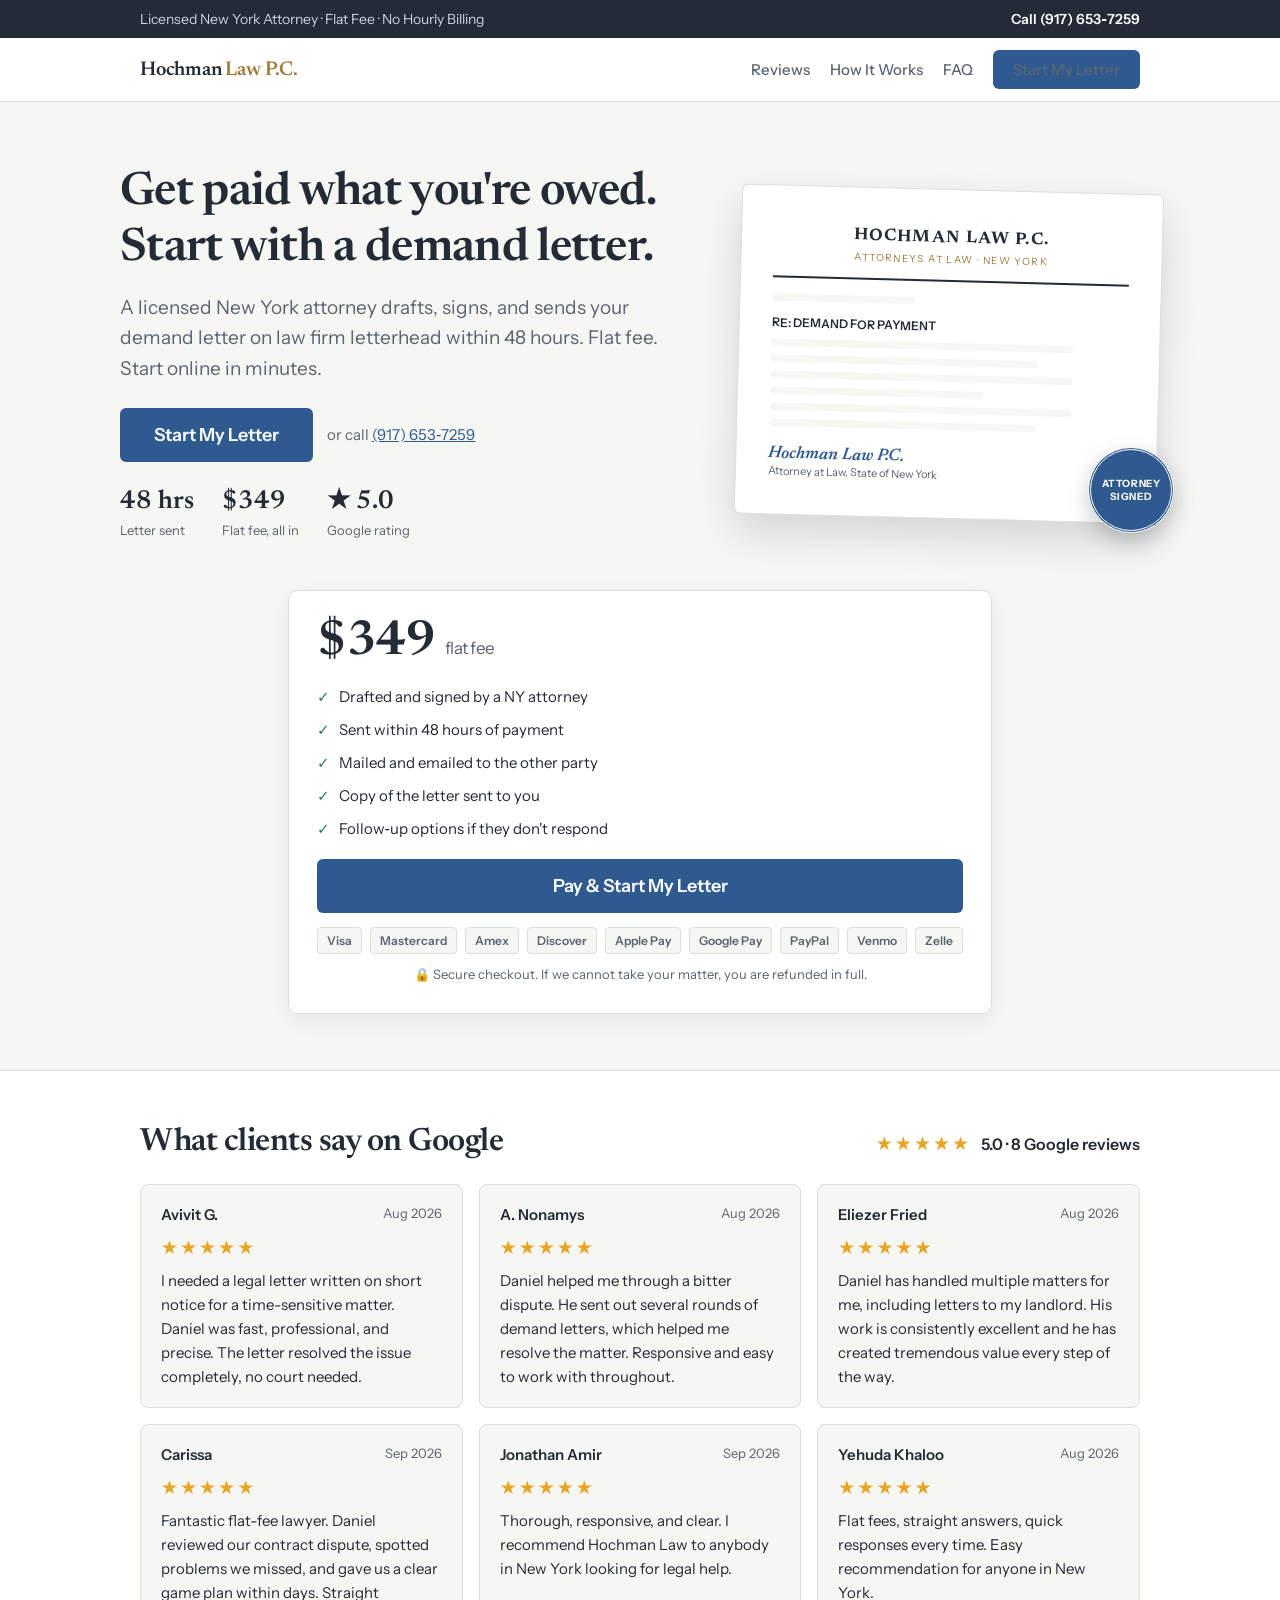
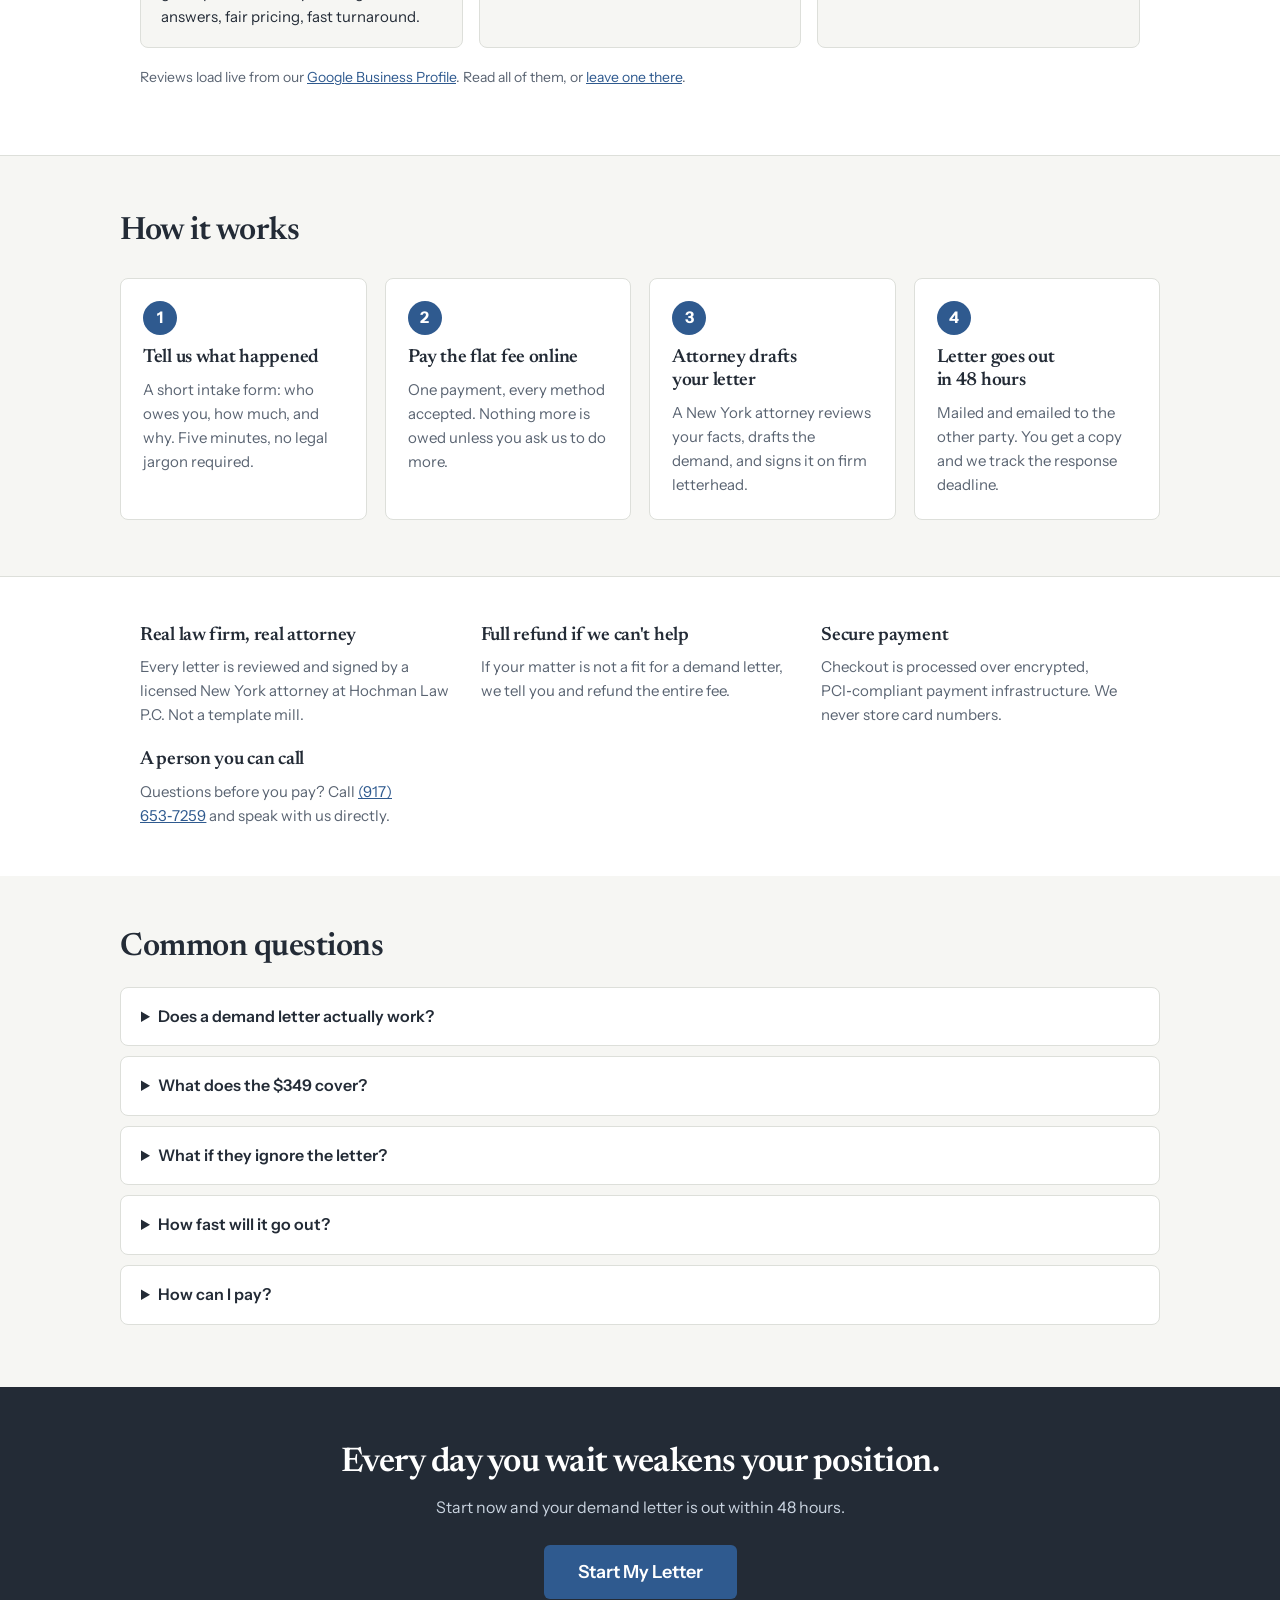
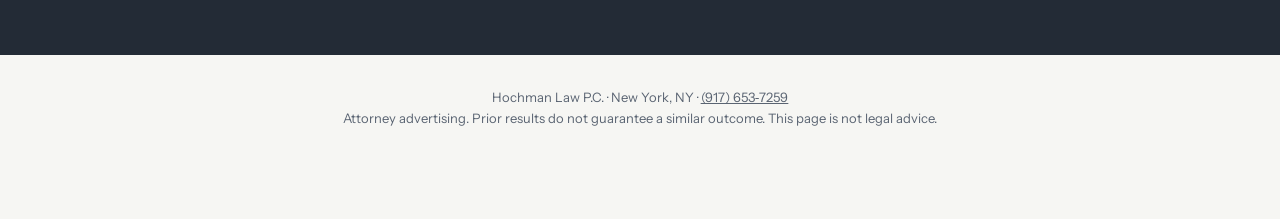
==== demandletterny/index.html @ 79e5542b "Restyle demandletterny.com typography: Newsreader and Instrument Sans Replace Source Serif 4 and IBM" ====
<!doctype html>
<html lang="en">
<head>
<meta charset="utf-8">
<meta name="viewport" content="width=device-width, initial-scale=1">
<title>Demand Letter NY | Attorney Demand Letter, Flat Fee, Sent in 48 Hours</title>
<meta name="description" content="A New York attorney drafts and sends your demand letter on law firm letterhead within 48 hours. Flat fee, pay online, every payment method accepted.">
<link rel="canonical" href="https://demandletterny.com/">
<link rel="preconnect" href="https://fonts.googleapis.com">
<link rel="preconnect" href="https://fonts.gstatic.com" crossorigin>
<link rel="stylesheet" href="https://fonts.googleapis.com/css2?family=Newsreader:ital,opsz,wght@0,6..72,500;0,6..72,600;0,6..72,700;1,6..72,600&family=Instrument+Sans:wght@400;500;600;700&display=swap">
<style>
:root{
  --paper:#F6F6F3; --card:#FFFFFF; --ink:#232B36; --muted:#5A6472;
  --line:#DDDFDA; --accent:#2F5A8F; --accent-dark:#24476F; --accent-ink:#FFFFFF;
  --brass:#9C7B3C; --good:#2E7D4F; --star:#E8A426;
}
*{box-sizing:border-box}
html{scroll-behavior:smooth}
body{margin:0;background:var(--paper);color:var(--ink);font:16px/1.6 "Instrument Sans",system-ui,sans-serif}
.wrap{max-width:1040px;margin:0 auto;padding:0 20px}
h1,h2,h3{font-family:"Newsreader",Georgia,serif;font-weight:600;letter-spacing:-.015em;line-height:1.2;text-wrap:balance}
a{color:var(--accent)}

/* Top bar: phone always visible */
.topbar{background:var(--ink);color:#fff;font-size:14px}
.topbar .wrap{display:flex;justify-content:space-between;align-items:center;padding:8px 20px;gap:12px;flex-wrap:wrap}
.topbar a{color:#fff;font-weight:600;text-decoration:none}
.topbar .badge{color:#C9D3DF}

nav{background:var(--card);border-bottom:1px solid var(--line);position:sticky;top:0;z-index:50}
nav .wrap{display:flex;align-items:center;justify-content:space-between;padding:12px 20px;gap:16px}
.brand{font-family:"Newsreader",Georgia,serif;font-weight:600;font-size:20px;letter-spacing:-.01em;text-decoration:none;color:var(--ink)}
.brand span{color:var(--brass)}
.navlinks{display:flex;gap:20px;align-items:center;font-size:15px}
.navlinks a{text-decoration:none;color:var(--muted);font-weight:500}
.btn{display:inline-block;background:var(--accent);color:var(--accent-ink);border:none;border-radius:6px;
  padding:13px 26px;font:600 16px "Instrument Sans",sans-serif;text-decoration:none;cursor:pointer;text-align:center}
.btn:hover{background:var(--accent-dark)}
.btn.big{padding:16px 34px;font-size:18px}
.btn.nav{padding:10px 20px;font-size:15px}

/* Hero */
.hero{padding:64px 0 48px;display:grid;grid-template-columns:1.15fr .85fr;gap:48px;align-items:center}
.hero h1{font-size:46px;margin:0 0 16px}
.herostats{display:flex;gap:28px;margin-top:26px;flex-wrap:wrap}
.herostats div b{display:block;font:600 26px/1.1 "Newsreader",Georgia,serif}
.herostats div span{font-size:13px;color:var(--muted)}
/* Letterhead document visual (no stock photos) */
.docwrap{position:relative;perspective:900px}
.doc{background:#fff;border:1px solid var(--line);border-radius:6px;padding:34px 32px;box-shadow:0 18px 40px rgba(35,43,54,.16);transform:rotate(1.5deg)}
.doc .lh{text-align:center;border-bottom:2px solid var(--ink);padding-bottom:12px;margin-bottom:16px}
.doc .lh b{font:700 17px "Newsreader",Georgia,serif;letter-spacing:.08em}
.doc .lh i{display:block;font-style:normal;font-size:10px;letter-spacing:.14em;color:var(--brass);text-transform:uppercase;margin-top:2px}
.doc .line{height:7px;background:var(--paper);border-radius:3px;margin:9px 0}
.doc .line.w60{width:60%}.doc .line.w85{width:85%}.doc .line.w75{width:75%}.doc .line.w40{width:40%}
.doc .re{font:600 12px "Instrument Sans",sans-serif;color:var(--ink);margin:14px 0 4px}
.doc .sig{margin-top:20px;font:italic 600 17px "Newsreader",Georgia,serif;color:var(--accent)}
.doc .sigline{font-size:11px;color:var(--muted)}
.docseal{position:absolute;right:-14px;bottom:-14px;width:86px;height:86px;border-radius:50%;background:var(--accent);color:#fff;
  display:grid;place-items:center;text-align:center;font:700 10px/1.3 "Instrument Sans",sans-serif;letter-spacing:.06em;
  text-transform:uppercase;box-shadow:0 8px 20px rgba(35,43,54,.25);border:3px double #fff}
.hero .sub{font-size:19px;color:var(--muted);margin:0 0 24px;max-width:52ch}
.hero .cta-row{display:flex;gap:14px;align-items:center;flex-wrap:wrap}
.hero .alt{font-size:15px;color:var(--muted)}
.assure{display:flex;gap:18px;flex-wrap:wrap;margin-top:22px;font-size:14px;color:var(--muted)}
.assure b{color:var(--ink)}
.pricecard{background:var(--card);border:1px solid var(--line);border-radius:10px;padding:28px;box-shadow:0 8px 24px rgba(35,43,54,.07)}
.pricecard .amt{font:600 48px/1 "Newsreader",Georgia,serif;letter-spacing:-.01em}
.pricecard .amt small{font-size:17px;color:var(--muted);font-weight:400;font-family:"Instrument Sans",sans-serif}
.pricecard ul{list-style:none;padding:0;margin:18px 0;display:grid;gap:9px;font-size:15px}
.pricecard li::before{content:"✓";color:var(--good);font-weight:700;margin-right:9px}
.pricecard .btn{width:100%}
.paylogos{display:flex;gap:8px;flex-wrap:wrap;justify-content:center;margin-top:14px}
.paylogos span{border:1px solid var(--line);border-radius:4px;padding:3px 9px;font-size:12px;font-weight:600;color:var(--muted);background:var(--paper)}
.secure{text-align:center;font-size:13px;color:var(--muted);margin:10px 0 0}

/* Reviews */
.reviews{background:var(--card);border-top:1px solid var(--line);border-bottom:1px solid var(--line);padding:52px 0}
.revhead{display:flex;align-items:baseline;justify-content:space-between;gap:16px;flex-wrap:wrap;margin-bottom:22px}
.revhead h2{margin:0;font-size:32px}
.rating{display:flex;align-items:center;gap:10px;font-weight:600}
.stars{color:var(--star);letter-spacing:2px;font-size:19px}
.revgrid{display:grid;grid-template-columns:repeat(auto-fit,minmax(280px,1fr));gap:16px}
.rev{background:var(--paper);border:1px solid var(--line);border-radius:8px;padding:18px 20px;font-size:15px}
.rev .who{display:flex;justify-content:space-between;gap:10px;font-weight:600;margin-bottom:6px}
.rev .when{color:var(--muted);font-weight:400;font-size:13px}
.rev p{margin:6px 0 0;color:var(--ink)}
.gsource{margin-top:18px;font-size:14px;color:var(--muted)}

/* How it works */
.how{padding:56px 0}
.how h2{font-size:32px;margin:0 0 28px}
.steps{display:grid;grid-template-columns:repeat(auto-fit,minmax(220px,1fr));gap:18px;counter-reset:step}
.step{background:var(--card);border:1px solid var(--line);border-radius:8px;padding:22px}
.step::before{counter-increment:step;content:counter(step);display:inline-grid;place-items:center;width:34px;height:34px;
  border-radius:50%;background:var(--accent);color:#fff;font-weight:700;font-family:"Instrument Sans",sans-serif;margin-bottom:12px}
.step h3{margin:0 0 8px;font-size:19px}
.step p{margin:0;color:var(--muted);font-size:15px}

/* Guarantee / trust */
.trust{background:var(--card);border-top:1px solid var(--line);padding:48px 0}
.trustgrid{display:grid;grid-template-columns:repeat(auto-fit,minmax(240px,1fr));gap:22px}
.trust h3{margin:0 0 8px;font-size:19px}
.trust p{margin:0;color:var(--muted);font-size:15px}

/* FAQ */
.faq{padding:52px 0}
.faq h2{font-size:32px;margin:0 0 20px}
details{background:var(--card);border:1px solid var(--line);border-radius:8px;padding:16px 20px;margin-bottom:10px}
summary{font-weight:600;cursor:pointer}
details p{color:var(--muted);margin:10px 0 0}

/* Final CTA */
.finalcta{background:var(--ink);color:#fff;text-align:center;padding:56px 20px}
.finalcta h2{font-size:34px;margin:0 0 12px}
.finalcta p{color:#C9D3DF;margin:0 0 24px}

footer{padding:32px 20px 90px;font-size:13px;color:var(--muted);text-align:center}
footer a{color:var(--muted)}

/* Sticky mobile CTA: visible at all times */
.stickycta{position:fixed;bottom:0;left:0;right:0;z-index:60;background:var(--card);border-top:1px solid var(--line);
  padding:10px 16px;display:flex;gap:12px;align-items:center;justify-content:center;box-shadow:0 -6px 18px rgba(35,43,54,.08)}
.stickycta .btn{flex:1;max-width:340px}
.stickycta .call{font-weight:600;text-decoration:none;white-space:nowrap}

@media (max-width:800px){
  .hero{grid-template-columns:1fr;padding-top:36px}
  .hero h1{font-size:34px}
  .docwrap{max-width:360px;margin:0 auto}
  .navlinks a:not(.btn){display:none}
}
@media (min-width:801px){
  .stickycta{display:none}
}
</style>
</head>
<body>

<div class="topbar">
  <div class="wrap">
    <span class="badge">Licensed New York Attorney · Flat Fee · No Hourly Billing</span>
    <a href="tel:+19176537259" id="phoneTop">Call (917) 653‑7259</a>
  </div>
</div>

<nav>
  <div class="wrap">
    <a class="brand" href="#top">Hochman <span>Law P.C.</span></a>
    <div class="navlinks">
      <a href="#reviews">Reviews</a>
      <a href="#how">How It Works</a>
      <a href="#faq">FAQ</a>
      <a class="btn nav" href="#pricing" data-checkout>Start My Letter</a>
    </div>
  </div>
</nav>

<div class="wrap hero" id="top">
  <div>
    <h1>Get paid what you're owed. Start with a demand letter.</h1>
    <p class="sub">A licensed New York attorney drafts, signs, and sends your demand letter on law firm letterhead within 48 hours. Flat fee. Start online in minutes.</p>
    <div class="cta-row">
      <a class="btn big" href="#pricing" data-checkout>Start My Letter</a>
      <span class="alt">or call <a href="tel:+19176537259">(917) 653‑7259</a></span>
    </div>
    <div class="herostats">
      <div><b>48 hrs</b><span>Letter sent</span></div>
      <div><b>$349</b><span>Flat fee, all in</span></div>
      <div><b id="heroRating">★ 5.0</b><span>Google rating</span></div>
    </div>
  </div>

  <div class="docwrap" aria-hidden="true">
    <div class="doc">
      <div class="lh"><b>HOCHMAN LAW P.C.</b><i>Attorneys at Law · New York</i></div>
      <div class="line w40"></div>
      <div class="re">RE: DEMAND FOR PAYMENT</div>
      <div class="line w85"></div>
      <div class="line w75"></div>
      <div class="line w85"></div>
      <div class="line w60"></div>
      <div class="line w85"></div>
      <div class="line w75"></div>
      <div class="sig">Hochman Law P.C.</div>
      <div class="sigline">Attorney at Law, State of New York</div>
    </div>
    <div class="docseal">Attorney<br>Signed</div>
  </div>
</div>

<div class="wrap" style="display:grid;justify-content:center;padding-bottom:56px">
  <div class="pricecard" id="pricing" style="min-width:min(440px,100%)">
    <div class="amt">$349 <small>flat fee</small></div>
    <ul>
      <li>Drafted and signed by a NY attorney</li>
      <li>Sent within 48 hours of payment</li>
      <li>Mailed and emailed to the other party</li>
      <li>Copy of the letter sent to you</li>
      <li>Follow‑up options if they don't respond</li>
    </ul>
    <a class="btn big" href="#" data-checkout>Pay &amp; Start My Letter</a>
    <div class="paylogos" aria-label="Accepted payment methods">
      <span>Visa</span><span>Mastercard</span><span>Amex</span><span>Discover</span>
      <span>Apple Pay</span><span>Google Pay</span><span>PayPal</span><span>Venmo</span><span>Zelle</span>
    </div>
    <p class="secure">🔒 Secure checkout. If we cannot take your matter, you are refunded in full.</p>
  </div>
</div>

<section class="reviews" id="reviews">
  <div class="wrap">
    <div class="revhead">
      <h2>What clients say on Google</h2>
      <div class="rating" id="ratingLine">
        <span class="stars" id="ratingStars">★★★★★</span>
        <span id="ratingText">5.0 · 8 Google reviews</span>
      </div>
    </div>
    <div class="revgrid" id="revGrid">
      <div class="rev">
        <div class="who"><span>Avivit G.</span> <span class="when">Aug 2026</span></div>
        <span class="stars">★★★★★</span>
        <p>I needed a legal letter written on short notice for a time-sensitive matter. Daniel was fast, professional, and precise. The letter resolved the issue completely, no court needed.</p>
      </div>
      <div class="rev">
        <div class="who"><span>A. Nonamys</span> <span class="when">Aug 2026</span></div>
        <span class="stars">★★★★★</span>
        <p>Daniel helped me through a bitter dispute. He sent out several rounds of demand letters, which helped me resolve the matter. Responsive and easy to work with throughout.</p>
      </div>
      <div class="rev">
        <div class="who"><span>Eliezer Fried</span> <span class="when">Aug 2026</span></div>
        <span class="stars">★★★★★</span>
        <p>Daniel has handled multiple matters for me, including letters to my landlord. His work is consistently excellent and he has created tremendous value every step of the way.</p>
      </div>
      <div class="rev">
        <div class="who"><span>Carissa</span> <span class="when">Sep 2026</span></div>
        <span class="stars">★★★★★</span>
        <p>Fantastic flat-fee lawyer. Daniel reviewed our contract dispute, spotted problems we missed, and gave us a clear game plan within days. Straight answers, fair pricing, fast turnaround.</p>
      </div>
      <div class="rev">
        <div class="who"><span>Jonathan Amir</span> <span class="when">Sep 2026</span></div>
        <span class="stars">★★★★★</span>
        <p>Thorough, responsive, and clear. I recommend Hochman Law to anybody in New York looking for legal help.</p>
      </div>
      <div class="rev">
        <div class="who"><span>Yehuda Khaloo</span> <span class="when">Aug 2026</span></div>
        <span class="stars">★★★★★</span>
        <p>Flat fees, straight answers, quick responses every time. Easy recommendation for anyone in New York.</p>
      </div>
    </div>
    <p class="gsource">Reviews load live from our <a id="gProfileLink" href="https://maps.google.com/maps?cid=5182036227590650496" target="_blank" rel="noopener">Google Business Profile</a>. Read all of them, or <a href="https://search.google.com/local/writereview?placeid=ChIJOwouRw1ZwokRgPq-Tn5K6kc" target="_blank" rel="noopener">leave one there</a>.</p>
  </div>
</section>

<section class="how wrap" id="how">
  <h2>How it works</h2>
  <div class="steps">
    <div class="step">
      <h3>Tell us what happened</h3>
      <p>A short intake form: who owes you, how much, and why. Five minutes, no legal jargon required.</p>
    </div>
    <div class="step">
      <h3>Pay the flat fee online</h3>
      <p>One payment, every method accepted. Nothing more is owed unless you ask us to do more.</p>
    </div>
    <div class="step">
      <h3>Attorney drafts your letter</h3>
      <p>A New York attorney reviews your facts, drafts the demand, and signs it on firm letterhead.</p>
    </div>
    <div class="step">
      <h3>Letter goes out in 48 hours</h3>
      <p>Mailed and emailed to the other party. You get a copy and we track the response deadline.</p>
    </div>
  </div>
</section>

<section class="trust">
  <div class="wrap trustgrid">
    <div>
      <h3>Real law firm, real attorney</h3>
      <p>Every letter is reviewed and signed by a licensed New York attorney at Hochman Law P.C. Not a template mill.</p>
    </div>
    <div>
      <h3>Full refund if we can't help</h3>
      <p>If your matter is not a fit for a demand letter, we tell you and refund the entire fee.</p>
    </div>
    <div>
      <h3>Secure payment</h3>
      <p>Checkout is processed over encrypted, PCI‑compliant payment infrastructure. We never store card numbers.</p>
    </div>
    <div>
      <h3>A person you can call</h3>
      <p>Questions before you pay? Call <a href="tel:+19176537259">(917) 653‑7259</a> and speak with us directly.</p>
    </div>
  </div>
</section>

<section class="faq wrap" id="faq">
  <h2>Common questions</h2>
  <details>
    <summary>Does a demand letter actually work?</summary>
    <p>Often, yes. A letter from a law firm signals you are prepared to sue, which is usually the moment the other side starts negotiating. Many disputes resolve at this stage without litigation.</p>
  </details>
  <details>
    <summary>What does the $349 cover?</summary>
    <p>Intake review, attorney drafting, the signed letter on firm letterhead, and delivery by mail and email. There are no hourly charges and no hidden fees.</p>
  </details>
  <details>
    <summary>What if they ignore the letter?</summary>
    <p>We follow up with you at the deadline and lay out your options, including a final notice or filing suit. You decide; nothing further is charged without your approval.</p>
  </details>
  <details>
    <summary>How fast will it go out?</summary>
    <p>Within 48 hours of payment and a completed intake, sooner in most cases.</p>
  </details>
  <details>
    <summary>How can I pay?</summary>
    <p>Visa, Mastercard, Amex, Discover, Apple Pay, Google Pay, PayPal, Venmo, and Zelle. Checkout takes about a minute.</p>
  </details>
</section>

<section class="finalcta">
  <h2>Every day you wait weakens your position.</h2>
  <p>Start now and your demand letter is out within 48 hours.</p>
  <a class="btn big" href="#pricing" data-checkout>Start My Letter</a>
</section>

<footer>
  Hochman Law P.C. · New York, NY · <a href="tel:+19176537259">(917) 653‑7259</a><br>
  Attorney advertising. Prior results do not guarantee a similar outcome. This page is not legal advice.
</footer>

<div class="stickycta">
  <a class="call" href="tel:+19176537259">📞 Call</a>
  <a class="btn" href="#pricing" data-checkout>Start My Letter · $349</a>
</div>

<script type="application/ld+json" id="ldjson">
{
  "@context": "https://schema.org",
  "@type": "LegalService",
  "name": "Demand Letter NY by Hochman Law P.C.",
  "url": "https://demandletterny.com/",
  "telephone": "+19176537259",
  "areaServed": "New York",
  "priceRange": "$349",
  "aggregateRating": {"@type": "AggregateRating", "ratingValue": "5.0", "reviewCount": "8"},
  "address": {"@type": "PostalAddress", "addressRegion": "NY", "addressCountry": "US"}
}
</script>

<script>
/* ================= CONFIG — fill these three in ================= */
const CHECKOUT_URL = "https://buy.stripe.com/fZu7sM3TY24q9ECeMn1oI2W";
const GOOGLE_PLACES_API_KEY = ""; // Google Maps Platform key, restricted to this domain + Places API (New)
const GOOGLE_PLACE_ID = "ChIJOwouRw1ZwokRgPq-Tn5K6kc";
/* =============================================================== */

// Route every CTA to checkout once CHECKOUT_URL is set
if (CHECKOUT_URL) {
  document.querySelectorAll("[data-checkout]").forEach(a => { a.href = CHECKOUT_URL; });
}

// Dynamic Google reviews via Places API (New). No static screenshots.
async function loadReviews(){
  const grid = document.getElementById("revGrid");
  if (!GOOGLE_PLACES_API_KEY || !GOOGLE_PLACE_ID){
    return; // baked-in verified reviews already rendered
  }
  try {
    const r = await fetch(`https://places.googleapis.com/v1/places/${GOOGLE_PLACE_ID}?fields=rating,userRatingCount,reviews,googleMapsUri`, {
      headers: {"X-Goog-Api-Key": GOOGLE_PLACES_API_KEY}
    });
    if (!r.ok) throw new Error(r.status);
    const p = await r.json();
    if (p.googleMapsUri) document.getElementById("gProfileLink").href = p.googleMapsUri;
    if (p.rating){
      const line = document.getElementById("ratingLine");
      line.hidden = false;
      document.getElementById("ratingStars").textContent = "★★★★★".slice(0, Math.round(p.rating)) + "☆☆☆☆☆".slice(Math.round(p.rating));
      document.getElementById("ratingText").textContent = `${p.rating.toFixed(1)} · ${p.userRatingCount} Google reviews`;
      document.getElementById("heroRating").textContent = `★ ${p.rating.toFixed(1)}`;
      // Live aggregate rating into structured data for rich snippets
      const ld = JSON.parse(document.getElementById("ldjson").textContent);
      ld.aggregateRating = {"@type":"AggregateRating","ratingValue":p.rating,"reviewCount":p.userRatingCount};
      document.getElementById("ldjson").textContent = JSON.stringify(ld);
    }
    const esc = s => String(s ?? "").replace(/[&<>"']/g, c => ({"&":"&amp;","<":"&lt;",">":"&gt;",'"':"&quot;","'":"&#39;"}[c]));
    const revs = (p.reviews || []).filter(v => v.rating >= 4).slice(0, 6);
    if (revs.length){
      grid.innerHTML = revs.map(v => `
        <div class="rev">
          <div class="who"><span>${esc(v.authorAttribution?.displayName || "Google user")}</span>
            <span class="when">${esc(v.relativePublishTimeDescription || "")}</span></div>
          <span class="stars">${"★".repeat(v.rating)}</span>
          <p>${esc(v.text?.text || "")}</p>
        </div>`).join("");
    }
  } catch(e){
    /* keep baked-in reviews on fetch failure */
  }
}
loadReviews();
</script>
</body>
</html>
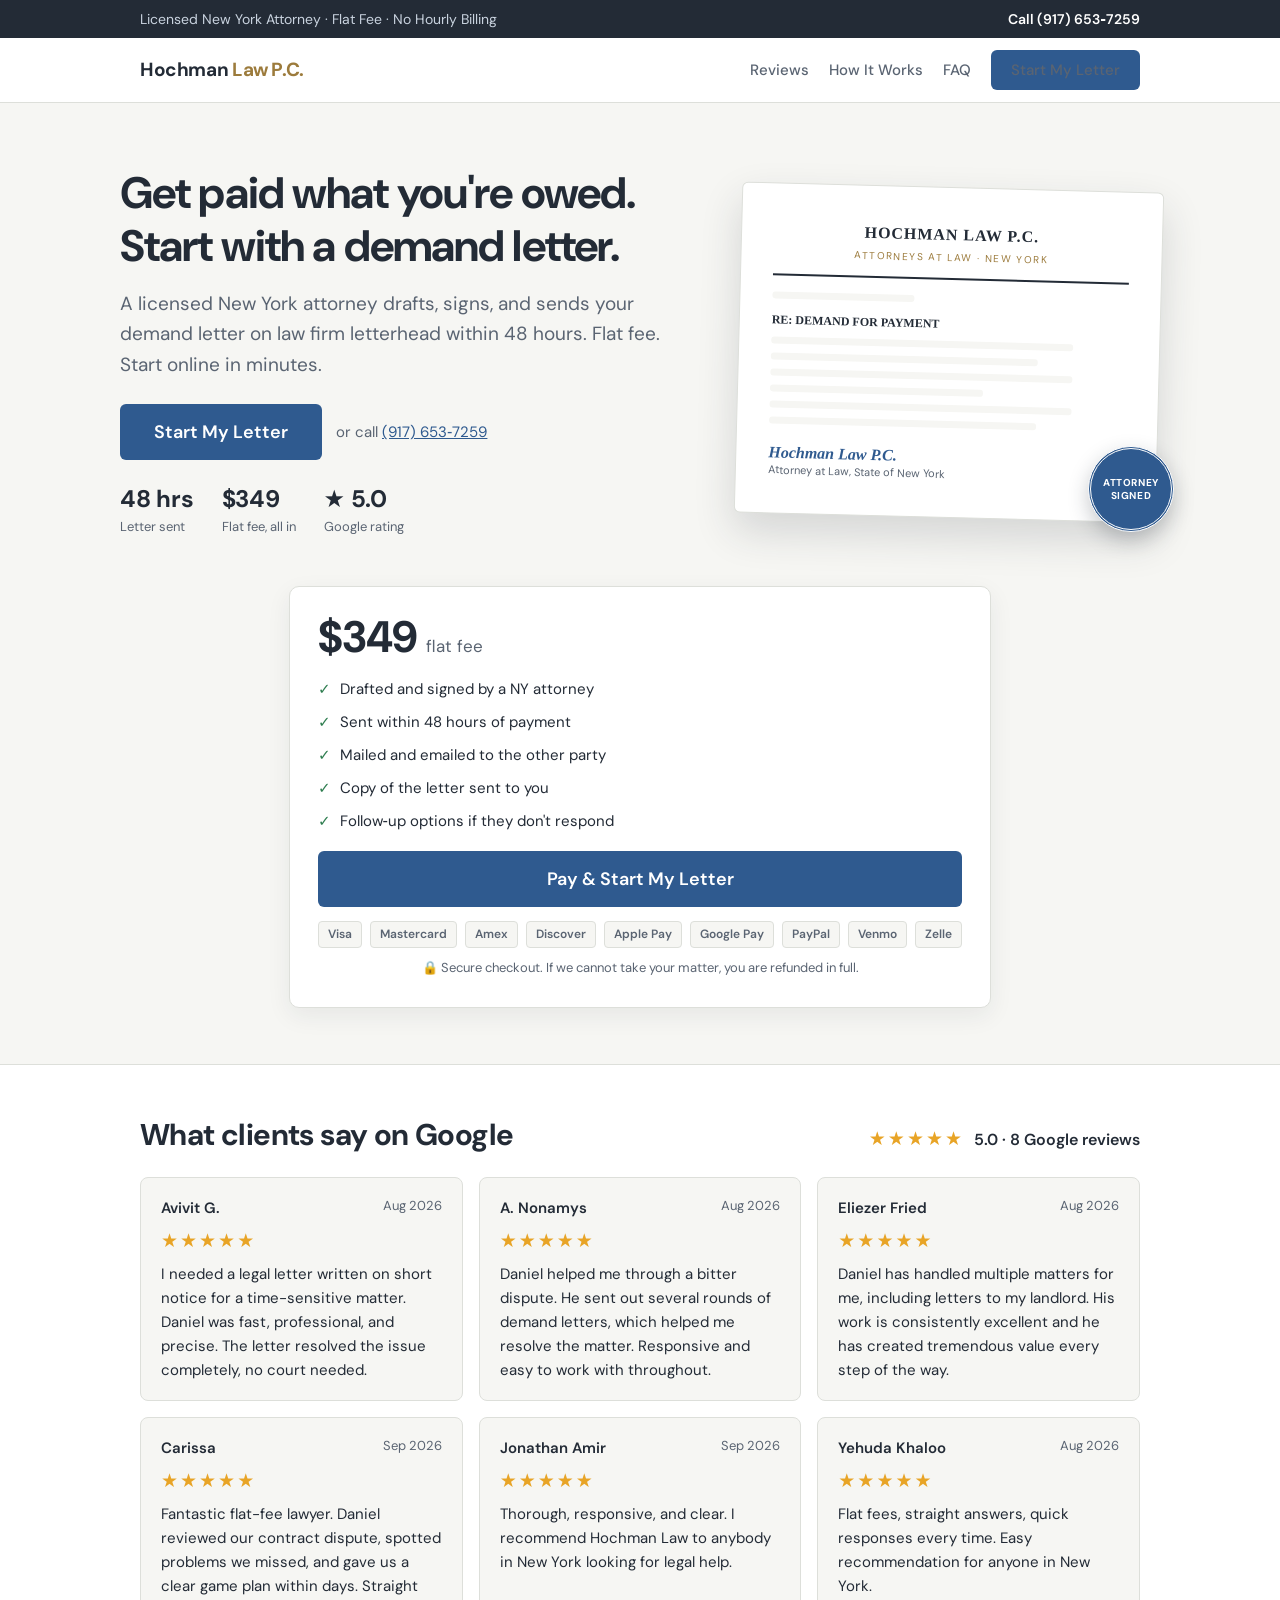
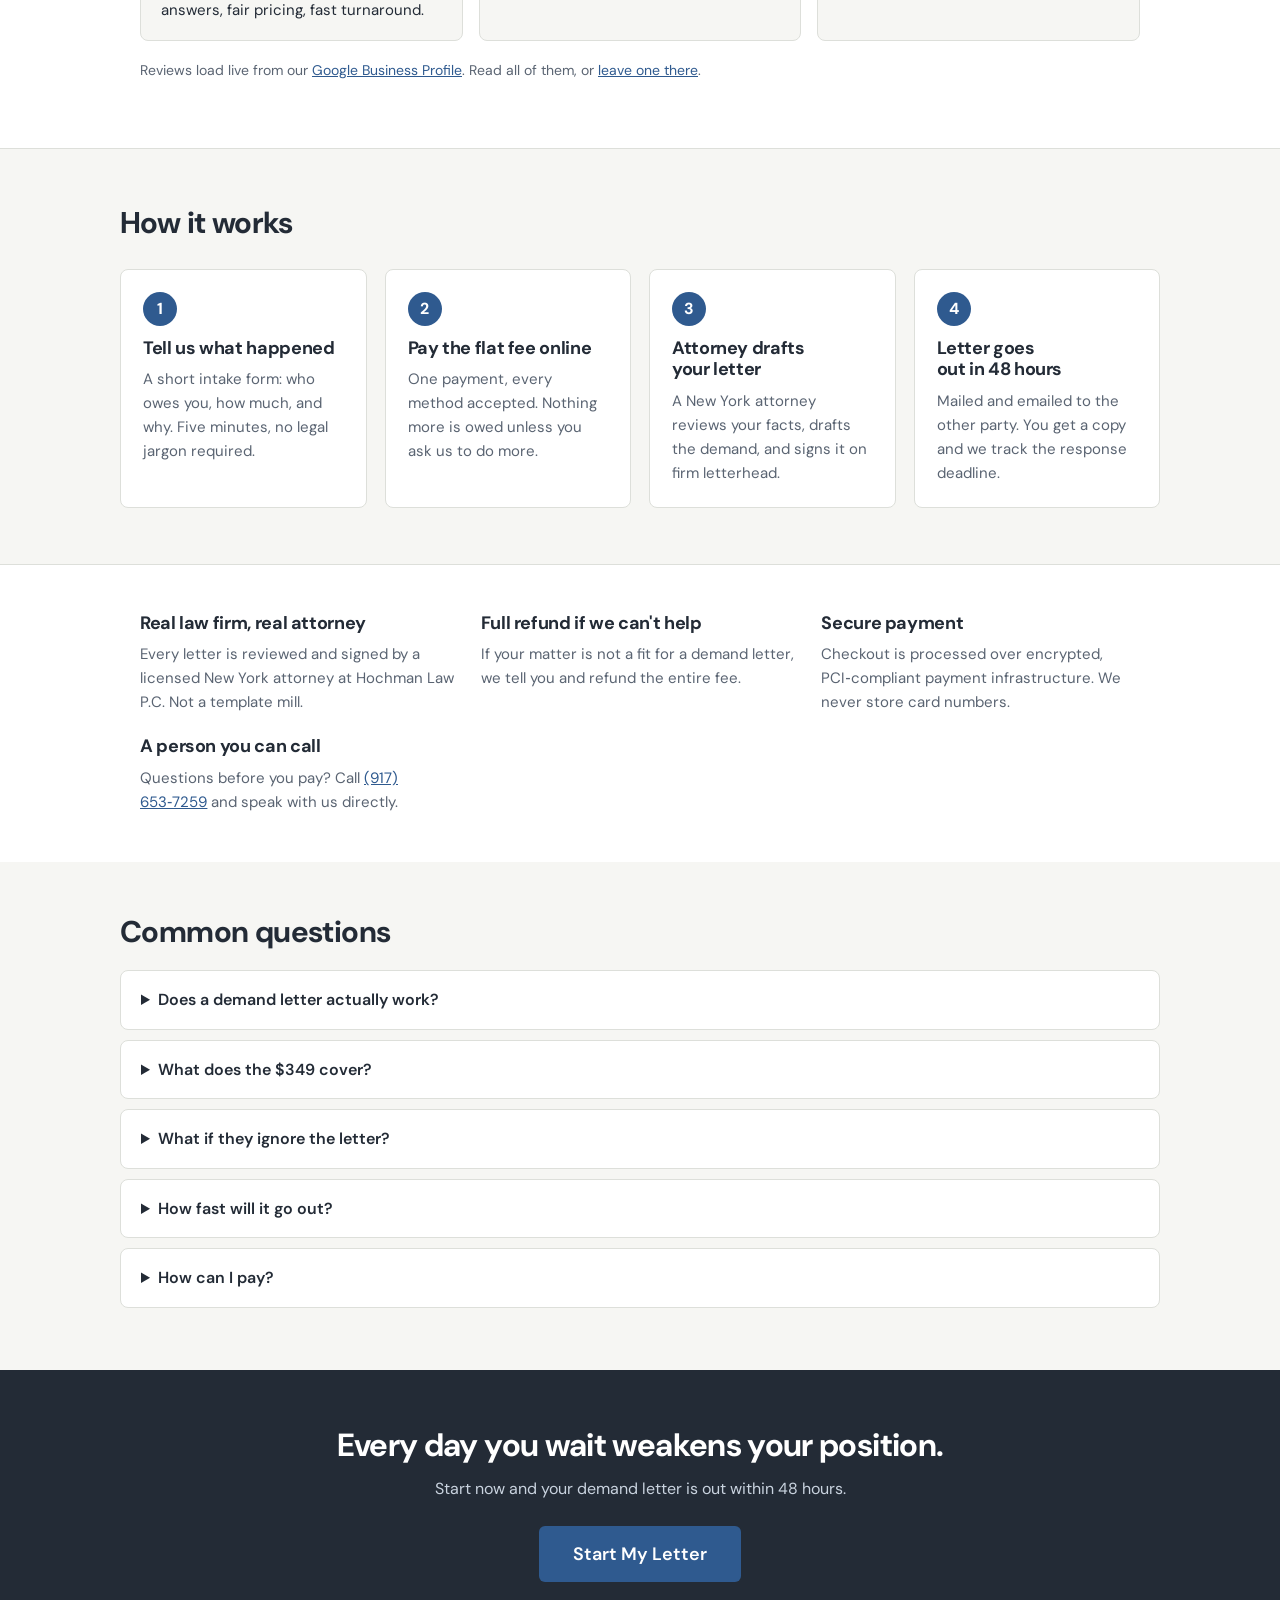
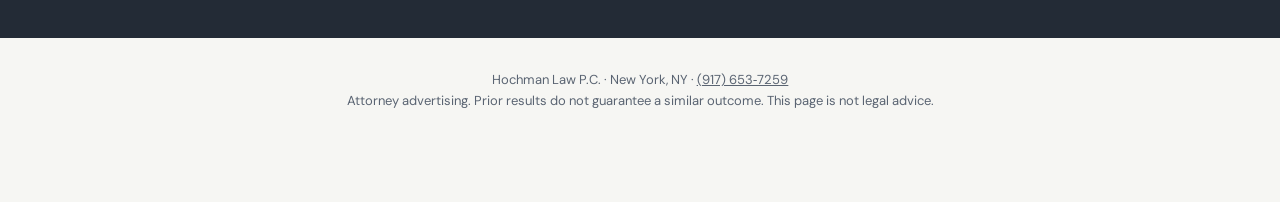
==== commit ce3aa536: "Switch demandletterny.com type to DM Sans in the LegalZoom style One circular grotesque across headi" ====
--- a/demandletterny/index.html
+++ b/demandletterny/index.html
@@ -8,7 +8,7 @@
 <link rel="canonical" href="https://demandletterny.com/">
 <link rel="preconnect" href="https://fonts.googleapis.com">
 <link rel="preconnect" href="https://fonts.gstatic.com" crossorigin>
-<link rel="stylesheet" href="https://fonts.googleapis.com/css2?family=Newsreader:ital,opsz,wght@0,6..72,500;0,6..72,600;0,6..72,700;1,6..72,600&family=Instrument+Sans:wght@400;500;600;700&display=swap">
+<link rel="stylesheet" href="https://fonts.googleapis.com/css2?family=DM+Sans:opsz,wght@9..40,400;9..40,500;9..40,600;9..40,700&display=swap">
 <style>
 :root{
   --paper:#F6F6F3; --card:#FFFFFF; --ink:#232B36; --muted:#5A6472;
@@ -17,9 +17,9 @@
 }
 *{box-sizing:border-box}
 html{scroll-behavior:smooth}
-body{margin:0;background:var(--paper);color:var(--ink);font:16px/1.6 "Instrument Sans",system-ui,sans-serif}
+body{margin:0;background:var(--paper);color:var(--ink);font:16px/1.6 "DM Sans",system-ui,sans-serif}
 .wrap{max-width:1040px;margin:0 auto;padding:0 20px}
-h1,h2,h3{font-family:"Newsreader",Georgia,serif;font-weight:600;letter-spacing:-.015em;line-height:1.2;text-wrap:balance}
+h1,h2,h3{font-family:"DM Sans",system-ui,sans-serif;font-weight:700;letter-spacing:-.02em;line-height:1.2;text-wrap:balance}
 a{color:var(--accent)}
 
 /* Top bar: phone always visible */
@@ -30,35 +30,35 @@
 
 nav{background:var(--card);border-bottom:1px solid var(--line);position:sticky;top:0;z-index:50}
 nav .wrap{display:flex;align-items:center;justify-content:space-between;padding:12px 20px;gap:16px}
-.brand{font-family:"Newsreader",Georgia,serif;font-weight:600;font-size:20px;letter-spacing:-.01em;text-decoration:none;color:var(--ink)}
+.brand{font-family:"DM Sans",system-ui,sans-serif;font-weight:700;font-size:19px;letter-spacing:-.02em;text-decoration:none;color:var(--ink)}
 .brand span{color:var(--brass)}
 .navlinks{display:flex;gap:20px;align-items:center;font-size:15px}
 .navlinks a{text-decoration:none;color:var(--muted);font-weight:500}
 .btn{display:inline-block;background:var(--accent);color:var(--accent-ink);border:none;border-radius:6px;
-  padding:13px 26px;font:600 16px "Instrument Sans",sans-serif;text-decoration:none;cursor:pointer;text-align:center}
+  padding:13px 26px;font:600 16px "DM Sans",sans-serif;text-decoration:none;cursor:pointer;text-align:center}
 .btn:hover{background:var(--accent-dark)}
 .btn.big{padding:16px 34px;font-size:18px}
 .btn.nav{padding:10px 20px;font-size:15px}
 
 /* Hero */
 .hero{padding:64px 0 48px;display:grid;grid-template-columns:1.15fr .85fr;gap:48px;align-items:center}
-.hero h1{font-size:46px;margin:0 0 16px}
+.hero h1{font-size:44px;margin:0 0 16px}
 .herostats{display:flex;gap:28px;margin-top:26px;flex-wrap:wrap}
-.herostats div b{display:block;font:600 26px/1.1 "Newsreader",Georgia,serif}
+.herostats div b{display:block;font:700 24px/1.1 "DM Sans",system-ui,sans-serif;letter-spacing:-.01em}
 .herostats div span{font-size:13px;color:var(--muted)}
 /* Letterhead document visual (no stock photos) */
 .docwrap{position:relative;perspective:900px}
 .doc{background:#fff;border:1px solid var(--line);border-radius:6px;padding:34px 32px;box-shadow:0 18px 40px rgba(35,43,54,.16);transform:rotate(1.5deg)}
 .doc .lh{text-align:center;border-bottom:2px solid var(--ink);padding-bottom:12px;margin-bottom:16px}
-.doc .lh b{font:700 17px "Newsreader",Georgia,serif;letter-spacing:.08em}
+.doc .lh b{font:700 16px Georgia,"Times New Roman",serif;letter-spacing:.06em}
 .doc .lh i{display:block;font-style:normal;font-size:10px;letter-spacing:.14em;color:var(--brass);text-transform:uppercase;margin-top:2px}
 .doc .line{height:7px;background:var(--paper);border-radius:3px;margin:9px 0}
 .doc .line.w60{width:60%}.doc .line.w85{width:85%}.doc .line.w75{width:75%}.doc .line.w40{width:40%}
-.doc .re{font:600 12px "Instrument Sans",sans-serif;color:var(--ink);margin:14px 0 4px}
-.doc .sig{margin-top:20px;font:italic 600 17px "Newsreader",Georgia,serif;color:var(--accent)}
+.doc .re{font:600 12px Georgia,"Times New Roman",serif;color:var(--ink);margin:14px 0 4px}
+.doc .sig{margin-top:20px;font:italic 600 16px Georgia,"Times New Roman",serif;color:var(--accent)}
 .doc .sigline{font-size:11px;color:var(--muted)}
 .docseal{position:absolute;right:-14px;bottom:-14px;width:86px;height:86px;border-radius:50%;background:var(--accent);color:#fff;
-  display:grid;place-items:center;text-align:center;font:700 10px/1.3 "Instrument Sans",sans-serif;letter-spacing:.06em;
+  display:grid;place-items:center;text-align:center;font:700 10px/1.3 "DM Sans",sans-serif;letter-spacing:.06em;
   text-transform:uppercase;box-shadow:0 8px 20px rgba(35,43,54,.25);border:3px double #fff}
 .hero .sub{font-size:19px;color:var(--muted);margin:0 0 24px;max-width:52ch}
 .hero .cta-row{display:flex;gap:14px;align-items:center;flex-wrap:wrap}
@@ -66,8 +66,8 @@
 .assure{display:flex;gap:18px;flex-wrap:wrap;margin-top:22px;font-size:14px;color:var(--muted)}
 .assure b{color:var(--ink)}
 .pricecard{background:var(--card);border:1px solid var(--line);border-radius:10px;padding:28px;box-shadow:0 8px 24px rgba(35,43,54,.07)}
-.pricecard .amt{font:600 48px/1 "Newsreader",Georgia,serif;letter-spacing:-.01em}
-.pricecard .amt small{font-size:17px;color:var(--muted);font-weight:400;font-family:"Instrument Sans",sans-serif}
+.pricecard .amt{font:700 44px/1 "DM Sans",system-ui,sans-serif;letter-spacing:-.02em}
+.pricecard .amt small{font-size:17px;color:var(--muted);font-weight:400;letter-spacing:0}
 .pricecard ul{list-style:none;padding:0;margin:18px 0;display:grid;gap:9px;font-size:15px}
 .pricecard li::before{content:"✓";color:var(--good);font-weight:700;margin-right:9px}
 .pricecard .btn{width:100%}
@@ -78,7 +78,7 @@
 /* Reviews */
 .reviews{background:var(--card);border-top:1px solid var(--line);border-bottom:1px solid var(--line);padding:52px 0}
 .revhead{display:flex;align-items:baseline;justify-content:space-between;gap:16px;flex-wrap:wrap;margin-bottom:22px}
-.revhead h2{margin:0;font-size:32px}
+.revhead h2{margin:0;font-size:30px}
 .rating{display:flex;align-items:center;gap:10px;font-weight:600}
 .stars{color:var(--star);letter-spacing:2px;font-size:19px}
 .revgrid{display:grid;grid-template-columns:repeat(auto-fit,minmax(280px,1fr));gap:16px}
@@ -90,30 +90,30 @@
 
 /* How it works */
 .how{padding:56px 0}
-.how h2{font-size:32px;margin:0 0 28px}
+.how h2{font-size:30px;margin:0 0 28px}
 .steps{display:grid;grid-template-columns:repeat(auto-fit,minmax(220px,1fr));gap:18px;counter-reset:step}
 .step{background:var(--card);border:1px solid var(--line);border-radius:8px;padding:22px}
 .step::before{counter-increment:step;content:counter(step);display:inline-grid;place-items:center;width:34px;height:34px;
-  border-radius:50%;background:var(--accent);color:#fff;font-weight:700;font-family:"Instrument Sans",sans-serif;margin-bottom:12px}
-.step h3{margin:0 0 8px;font-size:19px}
+  border-radius:50%;background:var(--accent);color:#fff;font-weight:700;margin-bottom:12px}
+.step h3{margin:0 0 8px;font-size:18px}
 .step p{margin:0;color:var(--muted);font-size:15px}
 
 /* Guarantee / trust */
 .trust{background:var(--card);border-top:1px solid var(--line);padding:48px 0}
 .trustgrid{display:grid;grid-template-columns:repeat(auto-fit,minmax(240px,1fr));gap:22px}
-.trust h3{margin:0 0 8px;font-size:19px}
+.trust h3{margin:0 0 8px;font-size:18px}
 .trust p{margin:0;color:var(--muted);font-size:15px}
 
 /* FAQ */
 .faq{padding:52px 0}
-.faq h2{font-size:32px;margin:0 0 20px}
+.faq h2{font-size:30px;margin:0 0 20px}
 details{background:var(--card);border:1px solid var(--line);border-radius:8px;padding:16px 20px;margin-bottom:10px}
 summary{font-weight:600;cursor:pointer}
 details p{color:var(--muted);margin:10px 0 0}
 
 /* Final CTA */
 .finalcta{background:var(--ink);color:#fff;text-align:center;padding:56px 20px}
-.finalcta h2{font-size:34px;margin:0 0 12px}
+.finalcta h2{font-size:32px;margin:0 0 12px}
 .finalcta p{color:#C9D3DF;margin:0 0 24px}
 
 footer{padding:32px 20px 90px;font-size:13px;color:var(--muted);text-align:center}
@@ -127,7 +127,7 @@
 
 @media (max-width:800px){
   .hero{grid-template-columns:1fr;padding-top:36px}
-  .hero h1{font-size:34px}
+  .hero h1{font-size:33px}
   .docwrap{max-width:360px;margin:0 auto}
   .navlinks a:not(.btn){display:none}
 }
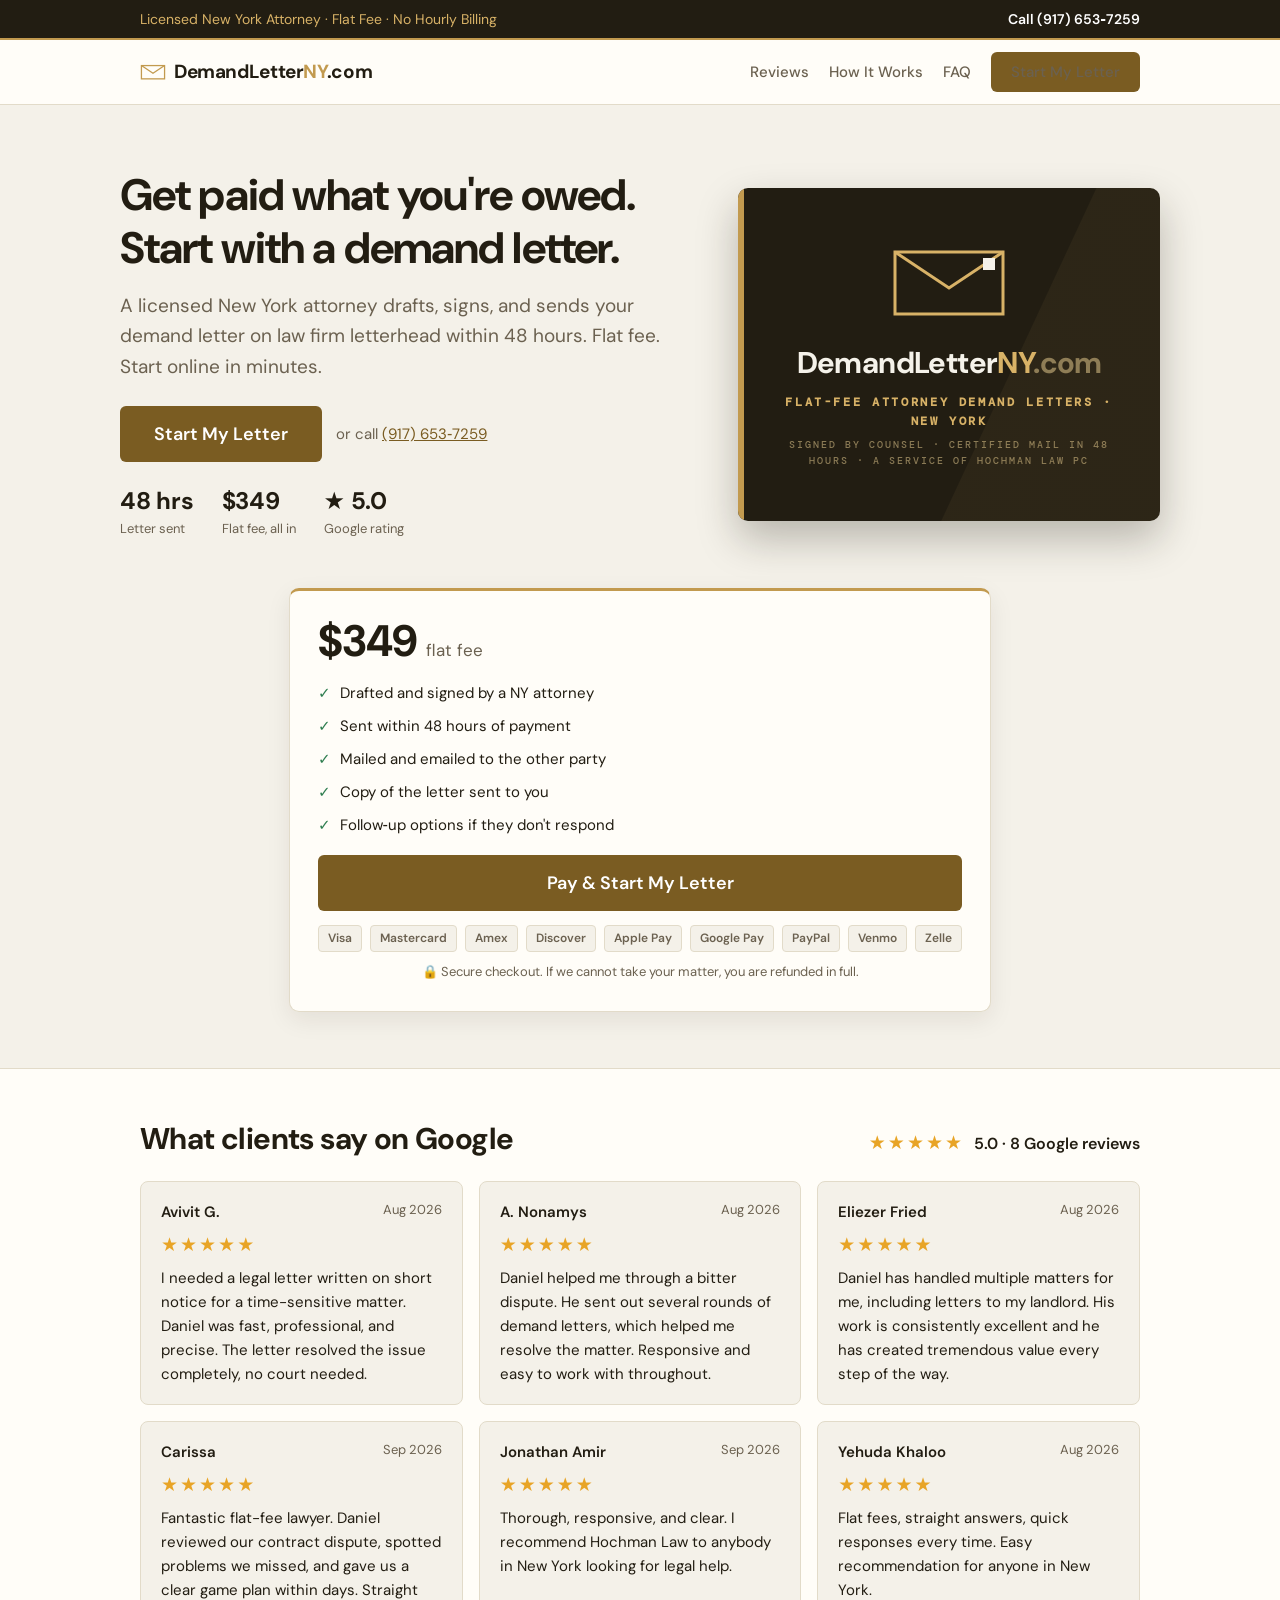
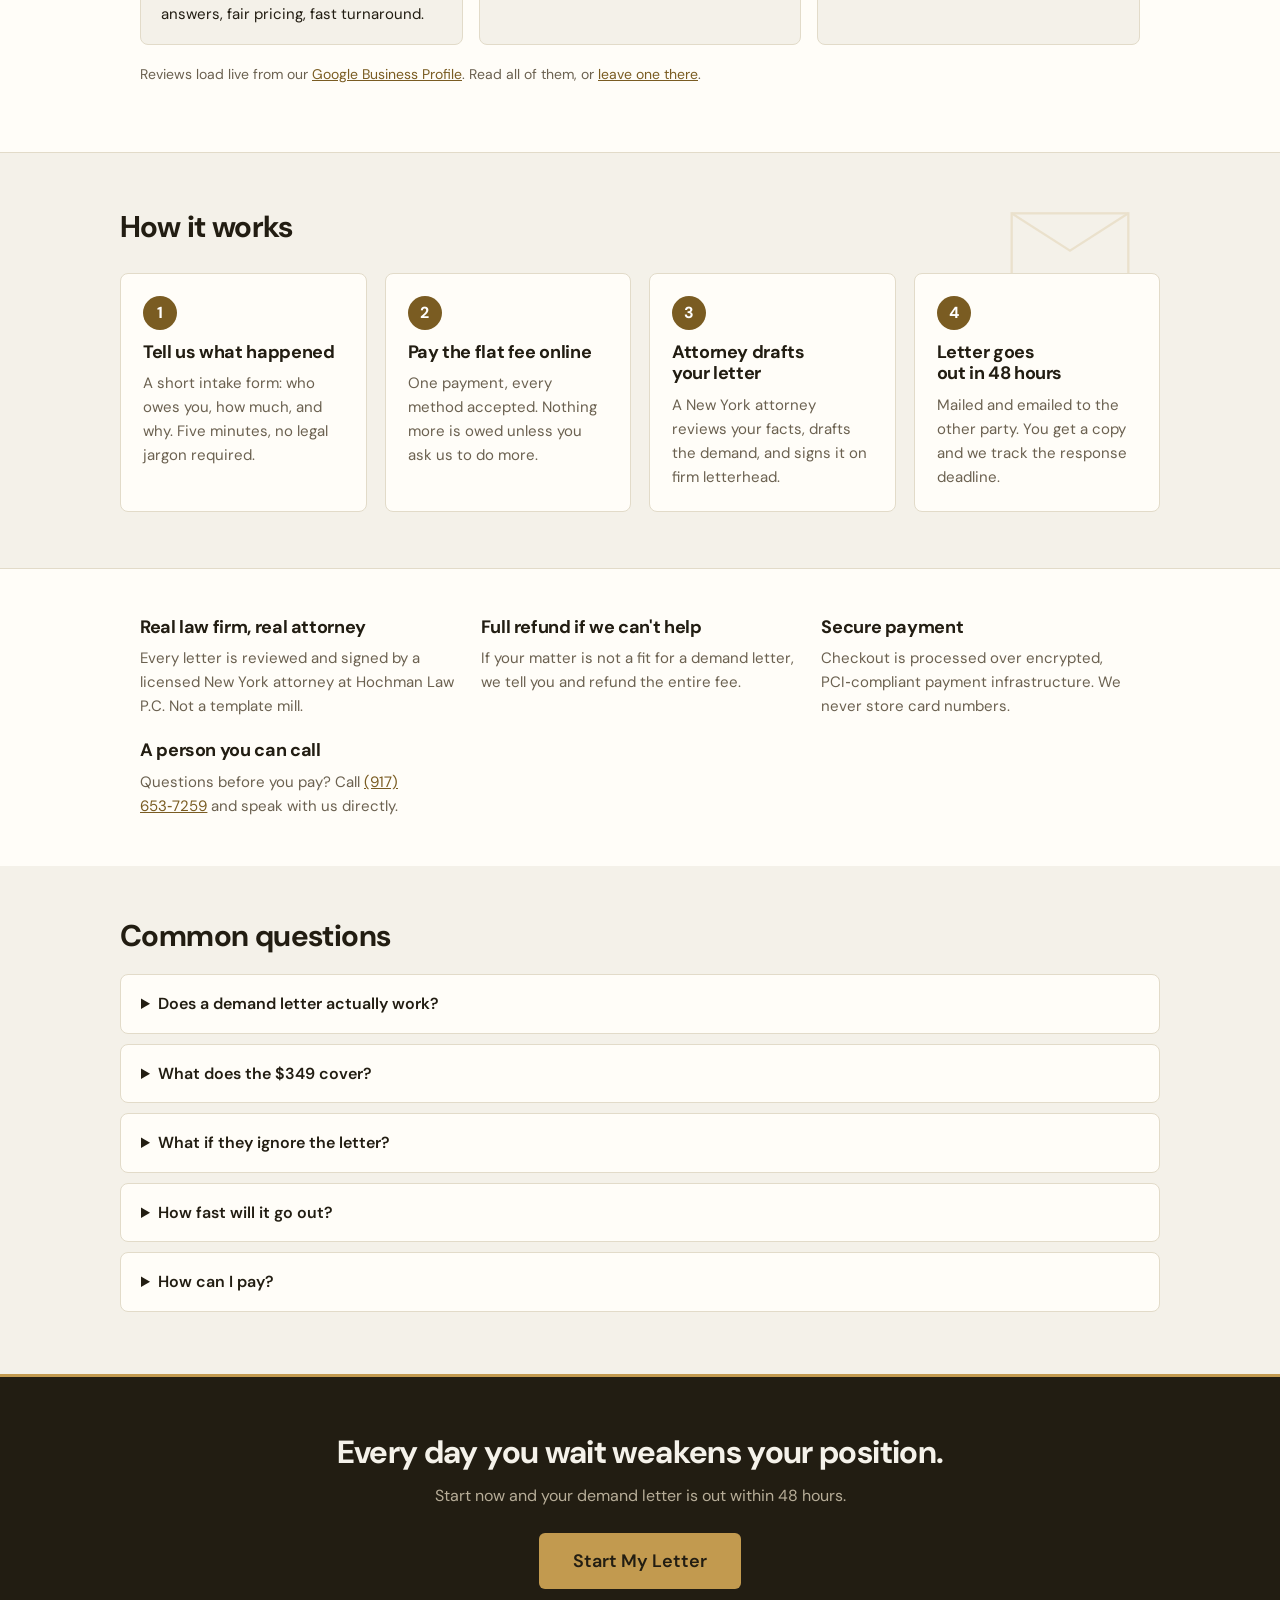
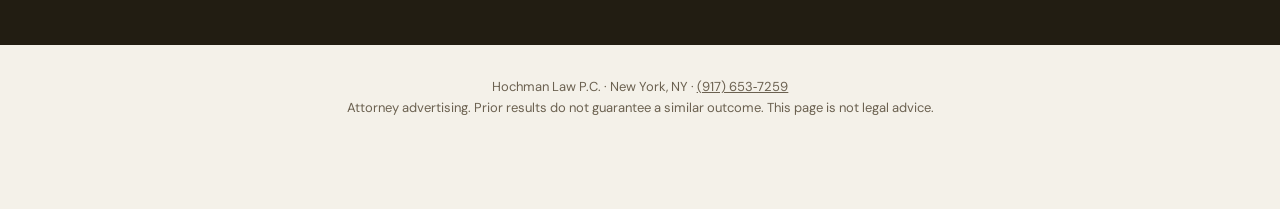
==== commit ed9dae3b: "Replace hero letter mockup with envelope brand lockup and gold palette Co-Authored-By: Claude Fable " ====
--- a/demandletterny/index.html
+++ b/demandletterny/index.html
@@ -8,12 +8,12 @@
 <link rel="canonical" href="https://demandletterny.com/">
 <link rel="preconnect" href="https://fonts.googleapis.com">
 <link rel="preconnect" href="https://fonts.gstatic.com" crossorigin>
-<link rel="stylesheet" href="https://fonts.googleapis.com/css2?family=DM+Sans:opsz,wght@9..40,400;9..40,500;9..40,600;9..40,700&display=swap">
+<link rel="stylesheet" href="https://fonts.googleapis.com/css2?family=DM+Sans:opsz,wght@9..40,400;9..40,500;9..40,600;9..40,700&family=DM+Mono:wght@400;500&display=swap">
 <style>
 :root{
-  --paper:#F6F6F3; --card:#FFFFFF; --ink:#232B36; --muted:#5A6472;
-  --line:#DDDFDA; --accent:#2F5A8F; --accent-dark:#24476F; --accent-ink:#FFFFFF;
-  --brass:#9C7B3C; --good:#2E7D4F; --star:#E8A426;
+  --paper:#F4F1E9; --card:#FFFDF8; --ink:#221D12; --muted:#6B6150;
+  --line:#E2DBC9; --accent:#7A5C22; --accent-dark:#5F471A; --accent-ink:#FFFFFF;
+  --brass:#C29A4F; --gold:#D8B267; --dark:#221D12; --good:#2E7D4F; --star:#E8A426;
 }
 *{box-sizing:border-box}
 html{scroll-behavior:smooth}
@@ -23,10 +23,10 @@
 a{color:var(--accent)}
 
 /* Top bar: phone always visible */
-.topbar{background:var(--ink);color:#fff;font-size:14px}
+.topbar{background:var(--dark);color:#F5F2EA;font-size:14px;border-bottom:2px solid var(--brass)}
 .topbar .wrap{display:flex;justify-content:space-between;align-items:center;padding:8px 20px;gap:12px;flex-wrap:wrap}
 .topbar a{color:#fff;font-weight:600;text-decoration:none}
-.topbar .badge{color:#C9D3DF}
+.topbar .badge{color:var(--gold)}
 
 nav{background:var(--card);border-bottom:1px solid var(--line);position:sticky;top:0;z-index:50}
 nav .wrap{display:flex;align-items:center;justify-content:space-between;padding:12px 20px;gap:16px}
@@ -46,26 +46,31 @@
 .herostats{display:flex;gap:28px;margin-top:26px;flex-wrap:wrap}
 .herostats div b{display:block;font:700 24px/1.1 "DM Sans",system-ui,sans-serif;letter-spacing:-.01em}
 .herostats div span{font-size:13px;color:var(--muted)}
-/* Letterhead document visual (no stock photos) */
-.docwrap{position:relative;perspective:900px}
-.doc{background:#fff;border:1px solid var(--line);border-radius:6px;padding:34px 32px;box-shadow:0 18px 40px rgba(35,43,54,.16);transform:rotate(1.5deg)}
-.doc .lh{text-align:center;border-bottom:2px solid var(--ink);padding-bottom:12px;margin-bottom:16px}
-.doc .lh b{font:700 16px Georgia,"Times New Roman",serif;letter-spacing:.06em}
-.doc .lh i{display:block;font-style:normal;font-size:10px;letter-spacing:.14em;color:var(--brass);text-transform:uppercase;margin-top:2px}
-.doc .line{height:7px;background:var(--paper);border-radius:3px;margin:9px 0}
-.doc .line.w60{width:60%}.doc .line.w85{width:85%}.doc .line.w75{width:75%}.doc .line.w40{width:40%}
-.doc .re{font:600 12px Georgia,"Times New Roman",serif;color:var(--ink);margin:14px 0 4px}
-.doc .sig{margin-top:20px;font:italic 600 16px Georgia,"Times New Roman",serif;color:var(--accent)}
-.doc .sigline{font-size:11px;color:var(--muted)}
-.docseal{position:absolute;right:-14px;bottom:-14px;width:86px;height:86px;border-radius:50%;background:var(--accent);color:#fff;
-  display:grid;place-items:center;text-align:center;font:700 10px/1.3 "DM Sans",sans-serif;letter-spacing:.06em;
-  text-transform:uppercase;box-shadow:0 8px 20px rgba(35,43,54,.25);border:3px double #fff}
+/* Brand envelope panel */
+.brandpanel{background:var(--dark);border-radius:10px;padding:52px 40px;text-align:center;position:relative;overflow:hidden;
+  box-shadow:0 18px 40px rgba(34,29,18,.28)}
+.brandpanel::before{content:"";position:absolute;inset:0;background:
+  linear-gradient(115deg,transparent 62%,rgba(216,178,103,.06) 62.2%,rgba(216,178,103,.06) 100%);pointer-events:none}
+.brandpanel::after{content:"";position:absolute;left:0;top:0;bottom:0;width:6px;background:var(--brass)}
+.brandpanel svg{width:120px;height:auto;display:block;margin:0 auto 22px}
+.brandpanel .wordmark{font:700 30px/1.1 "DM Sans",system-ui,sans-serif;letter-spacing:-.02em;color:#F5F2EA}
+.brandpanel .wordmark b{color:var(--gold)}
+.brandpanel .wordmark small{font-weight:700;font-size:30px;color:#8A7A55}
+.brandpanel .tag{margin-top:14px;font:600 12px/1.6 "DM Mono",ui-monospace,monospace;letter-spacing:.22em;
+  text-transform:uppercase;color:var(--gold)}
+.brandpanel .tag2{margin-top:6px;font:500 10px/1.6 "DM Mono",ui-monospace,monospace;letter-spacing:.2em;
+  text-transform:uppercase;color:#8A7A55}
+/* Envelope motif backgrounds */
+.env-bg{background-image:url("data:image/svg+xml,%3Csvg xmlns='http://www.w3.org/2000/svg' width='120' height='84' viewBox='0 0 120 84'%3E%3Cg opacity='.18'%3E%3Crect x='10' y='14' width='100' height='56' fill='none' stroke='%23C29A4F' stroke-width='2'/%3E%3Cpath d='M10 14 L60 46 L110 14' fill='none' stroke='%23C29A4F' stroke-width='2'/%3E%3C/g%3E%3C/svg%3E"),
+  url("data:image/svg+xml,%3Csvg xmlns='http://www.w3.org/2000/svg' width='120' height='84' viewBox='0 0 120 84'%3E%3Cg opacity='.18'%3E%3Crect x='10' y='14' width='100' height='56' fill='none' stroke='%23C29A4F' stroke-width='2'/%3E%3Cpath d='M10 14 L60 46 L110 14' fill='none' stroke='%23C29A4F' stroke-width='2'/%3E%3C/g%3E%3C/svg%3E");
+  background-repeat:no-repeat,no-repeat}
+.brandmark{display:inline-block;vertical-align:-3px;margin-right:8px}
 .hero .sub{font-size:19px;color:var(--muted);margin:0 0 24px;max-width:52ch}
 .hero .cta-row{display:flex;gap:14px;align-items:center;flex-wrap:wrap}
 .hero .alt{font-size:15px;color:var(--muted)}
 .assure{display:flex;gap:18px;flex-wrap:wrap;margin-top:22px;font-size:14px;color:var(--muted)}
 .assure b{color:var(--ink)}
-.pricecard{background:var(--card);border:1px solid var(--line);border-radius:10px;padding:28px;box-shadow:0 8px 24px rgba(35,43,54,.07)}
+.pricecard{background:var(--card);border:1px solid var(--line);border-top:3px solid var(--brass);border-radius:10px;padding:28px;box-shadow:0 8px 24px rgba(34,29,18,.08)}
 .pricecard .amt{font:700 44px/1 "DM Sans",system-ui,sans-serif;letter-spacing:-.02em}
 .pricecard .amt small{font-size:17px;color:var(--muted);font-weight:400;letter-spacing:0}
 .pricecard ul{list-style:none;padding:0;margin:18px 0;display:grid;gap:9px;font-size:15px}
@@ -89,7 +94,7 @@
 .gsource{margin-top:18px;font-size:14px;color:var(--muted)}
 
 /* How it works */
-.how{padding:56px 0}
+.how{padding:56px 0;background-position:right 20px top 44px,left -200px bottom;background-size:140px,140px}
 .how h2{font-size:30px;margin:0 0 28px}
 .steps{display:grid;grid-template-columns:repeat(auto-fit,minmax(220px,1fr));gap:18px;counter-reset:step}
 .step{background:var(--card);border:1px solid var(--line);border-radius:8px;padding:22px}
@@ -112,9 +117,12 @@
 details p{color:var(--muted);margin:10px 0 0}
 
 /* Final CTA */
-.finalcta{background:var(--ink);color:#fff;text-align:center;padding:56px 20px}
+.finalcta{background:var(--dark);color:#F5F2EA;text-align:center;padding:56px 20px;border-top:3px solid var(--brass);
+  background-position:calc(50% - 420px) center,calc(50% + 420px) center;background-size:150px,150px}
 .finalcta h2{font-size:32px;margin:0 0 12px}
-.finalcta p{color:#C9D3DF;margin:0 0 24px}
+.finalcta p{color:#B7AD98;margin:0 0 24px}
+.finalcta .btn{background:var(--brass);color:var(--dark)}
+.finalcta .btn:hover{background:var(--gold)}
 
 footer{padding:32px 20px 90px;font-size:13px;color:var(--muted);text-align:center}
 footer a{color:var(--muted)}
@@ -128,7 +136,7 @@
 @media (max-width:800px){
   .hero{grid-template-columns:1fr;padding-top:36px}
   .hero h1{font-size:33px}
-  .docwrap{max-width:360px;margin:0 auto}
+  .brandpanel{max-width:380px;margin:0 auto}
   .navlinks a:not(.btn){display:none}
 }
 @media (min-width:801px){
@@ -147,7 +155,7 @@
 
 <nav>
   <div class="wrap">
-    <a class="brand" href="#top">Hochman <span>Law P.C.</span></a>
+    <a class="brand" href="#top"><svg class="brandmark" width="26" height="18" viewBox="0 0 120 84" fill="none" xmlns="http://www.w3.org/2000/svg"><rect x="6" y="12" width="108" height="62" stroke="#C29A4F" stroke-width="6"/><path d="M6 12 L60 48 L114 12" stroke="#C29A4F" stroke-width="6"/></svg>DemandLetter<span>NY</span>.com</a>
     <div class="navlinks">
       <a href="#reviews">Reviews</a>
       <a href="#how">How It Works</a>
@@ -172,21 +180,15 @@
     </div>
   </div>
 
-  <div class="docwrap" aria-hidden="true">
-    <div class="doc">
-      <div class="lh"><b>HOCHMAN LAW P.C.</b><i>Attorneys at Law · New York</i></div>
-      <div class="line w40"></div>
-      <div class="re">RE: DEMAND FOR PAYMENT</div>
-      <div class="line w85"></div>
-      <div class="line w75"></div>
-      <div class="line w85"></div>
-      <div class="line w60"></div>
-      <div class="line w85"></div>
-      <div class="line w75"></div>
-      <div class="sig">Hochman Law P.C.</div>
-      <div class="sigline">Attorney at Law, State of New York</div>
-    </div>
-    <div class="docseal">Attorney<br>Signed</div>
+  <div class="brandpanel" aria-hidden="true">
+    <svg viewBox="0 0 120 84" fill="none" xmlns="http://www.w3.org/2000/svg">
+      <rect x="6" y="12" width="108" height="62" stroke="#D8B267" stroke-width="3"/>
+      <path d="M6 12 L60 48 L114 12" stroke="#D8B267" stroke-width="3"/>
+      <rect x="94" y="18" width="12" height="12" fill="#F5F2EA"/>
+    </svg>
+    <div class="wordmark">DemandLetter<b>NY</b><small>.com</small></div>
+    <div class="tag">Flat-Fee Attorney Demand Letters · New York</div>
+    <div class="tag2">Signed by Counsel · Certified Mail in 48 Hours · A Service of Hochman Law PC</div>
   </div>
 </div>
 
@@ -254,7 +256,7 @@
   </div>
 </section>
 
-<section class="how wrap" id="how">
+<section class="how wrap env-bg" id="how">
   <h2>How it works</h2>
   <div class="steps">
     <div class="step">
@@ -321,7 +323,7 @@
   </details>
 </section>
 
-<section class="finalcta">
+<section class="finalcta env-bg">
   <h2>Every day you wait weakens your position.</h2>
   <p>Start now and your demand letter is out within 48 hours.</p>
   <a class="btn big" href="#pricing" data-checkout>Start My Letter</a>
